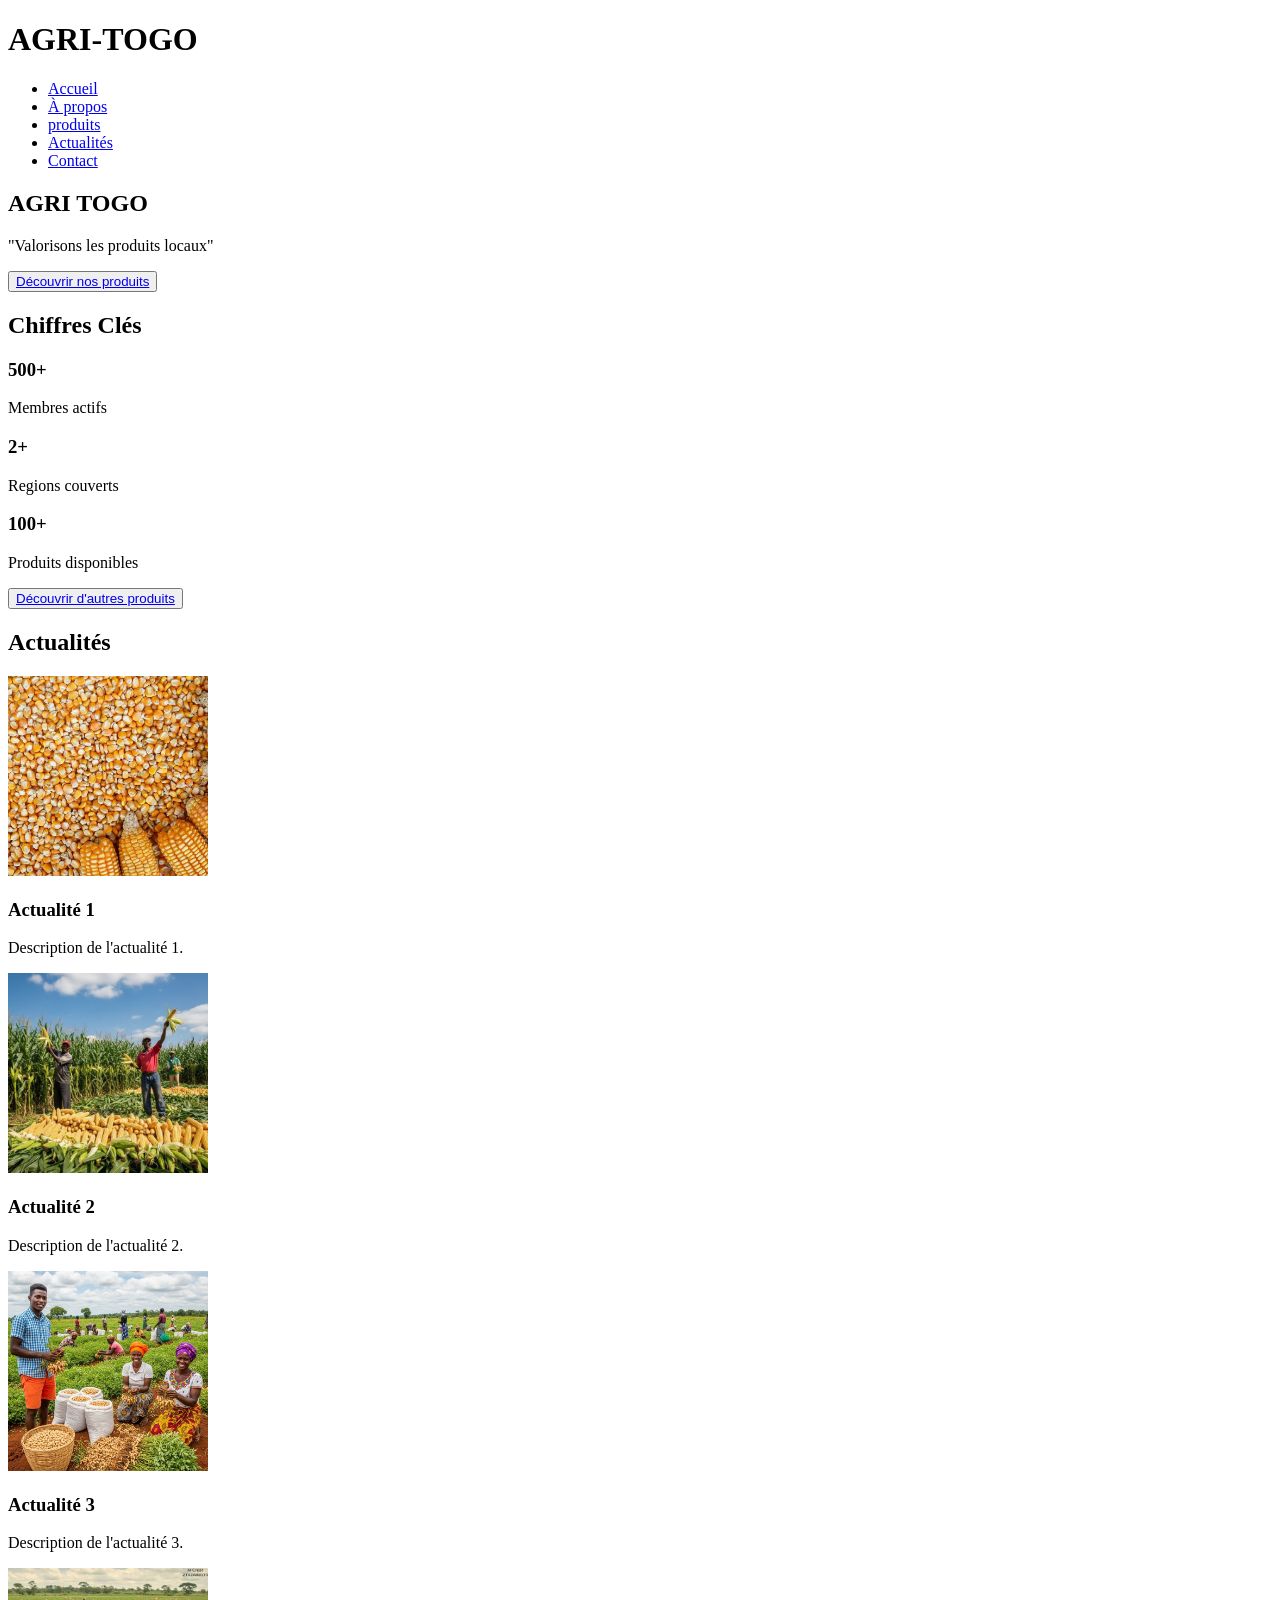
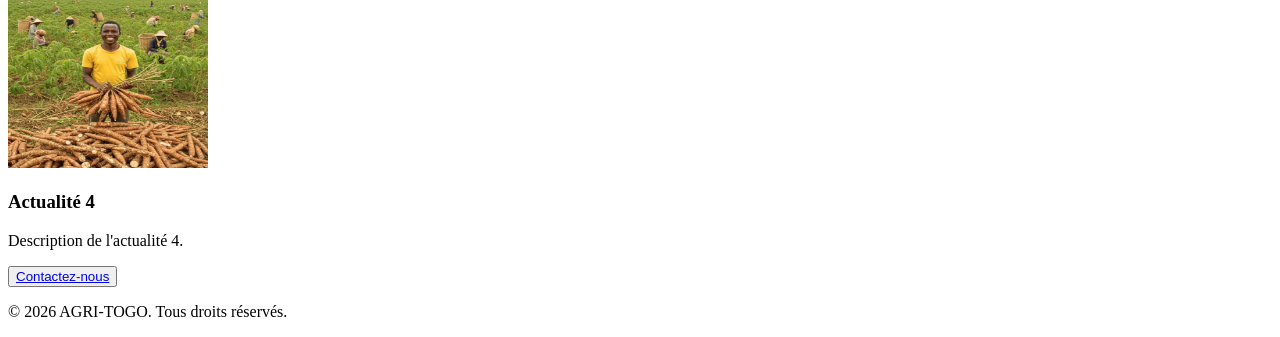
==== pages/index.html @ ad270346 "Mes modifications" ====
<!DOCTYPE html>
<html lang="fr">
<head>
    <meta charset="UTF-8">
    <meta name="viewport" content="width=device-width, initial-scale=1.0">
    <title>AGRI-TOGO</title>
</head>
<body>
    <header>
        <h1> AGRI-TOGO</h1>
        <nav>
            <ul>
                <li><a href="index.html">Accueil</a></li>
                <li><a href="about.html">À propos</a></li>
                <li><a href="produits.html">produits</a></li>
                <li><a href="Actualites.html">Actualités</a></li>
                <li><a href="contact.html">Contact</a></li>
            </ul>
        </nav>
    </header>
    <main>
        <section class="presentation">
            
            <div class="hero">
                <h1>AGRI TOGO</h1>
                <p>"Valorisons les produits locaux"</p>
                <button><a href="produits.html">Découvrir nos produits</a></button>
            </div>
            
        </section>
        <section class="chiffres-cles">
            <h2>Chiffres Clés</h2>
            <div id="uno">
                <h3>500+</h3>
                <p>Membres actifs</p>
            </div>

            <div id="do">
                <h3>2+</h3>
                <p>Regions couverts</p>
            </div>
               
            
            <div id="tree">
                <h3>100+</h3>
                <p>Produits disponibles</p>
            </div>
               
        </section>

       

        <button><a href="products.html">Découvrir d'autres produits</a></button>

        <section class="actualites">
            <h2>Actualités</h2>
            <div class="actualite1">
                <img src="../images/m1.jpg" alt="Actualité 1" width="200" height="200">
                <h3>Actualité 1</h3>
                <p>Description de l'actualité 1.</p>

            </div>

            <div class="actualite2">
                <img src="../images/m2.jpg" alt="Actualité 2" width="200" height="200">
                <h3>Actualité 2</h3>
                <p>Description de l'actualité 2.</p>

            </div>

            <div class="actualite3">
                <img src="../images/m3.jpg" alt="Actualité 3" width="200" height="200">
                <h3>Actualité 3</h3>
                <p>Description de l'actualité 3.</p>

            </div>

             <div class="actualite4">
                <img src="../images/ma1.jpg" alt="Actualité 4" width="200" height="200">
                <h3>Actualité 4</h3>
                <p>Description de l'actualité 4.</p>

            </div>
        </section>
        <button><a href="contact.html">Contactez-nous</a></button>
    </main>

    <footer>
      <p>&copy; 2026 AGRI-TOGO. Tous droits réservés.</p>
    </footer>
</body>
</html>
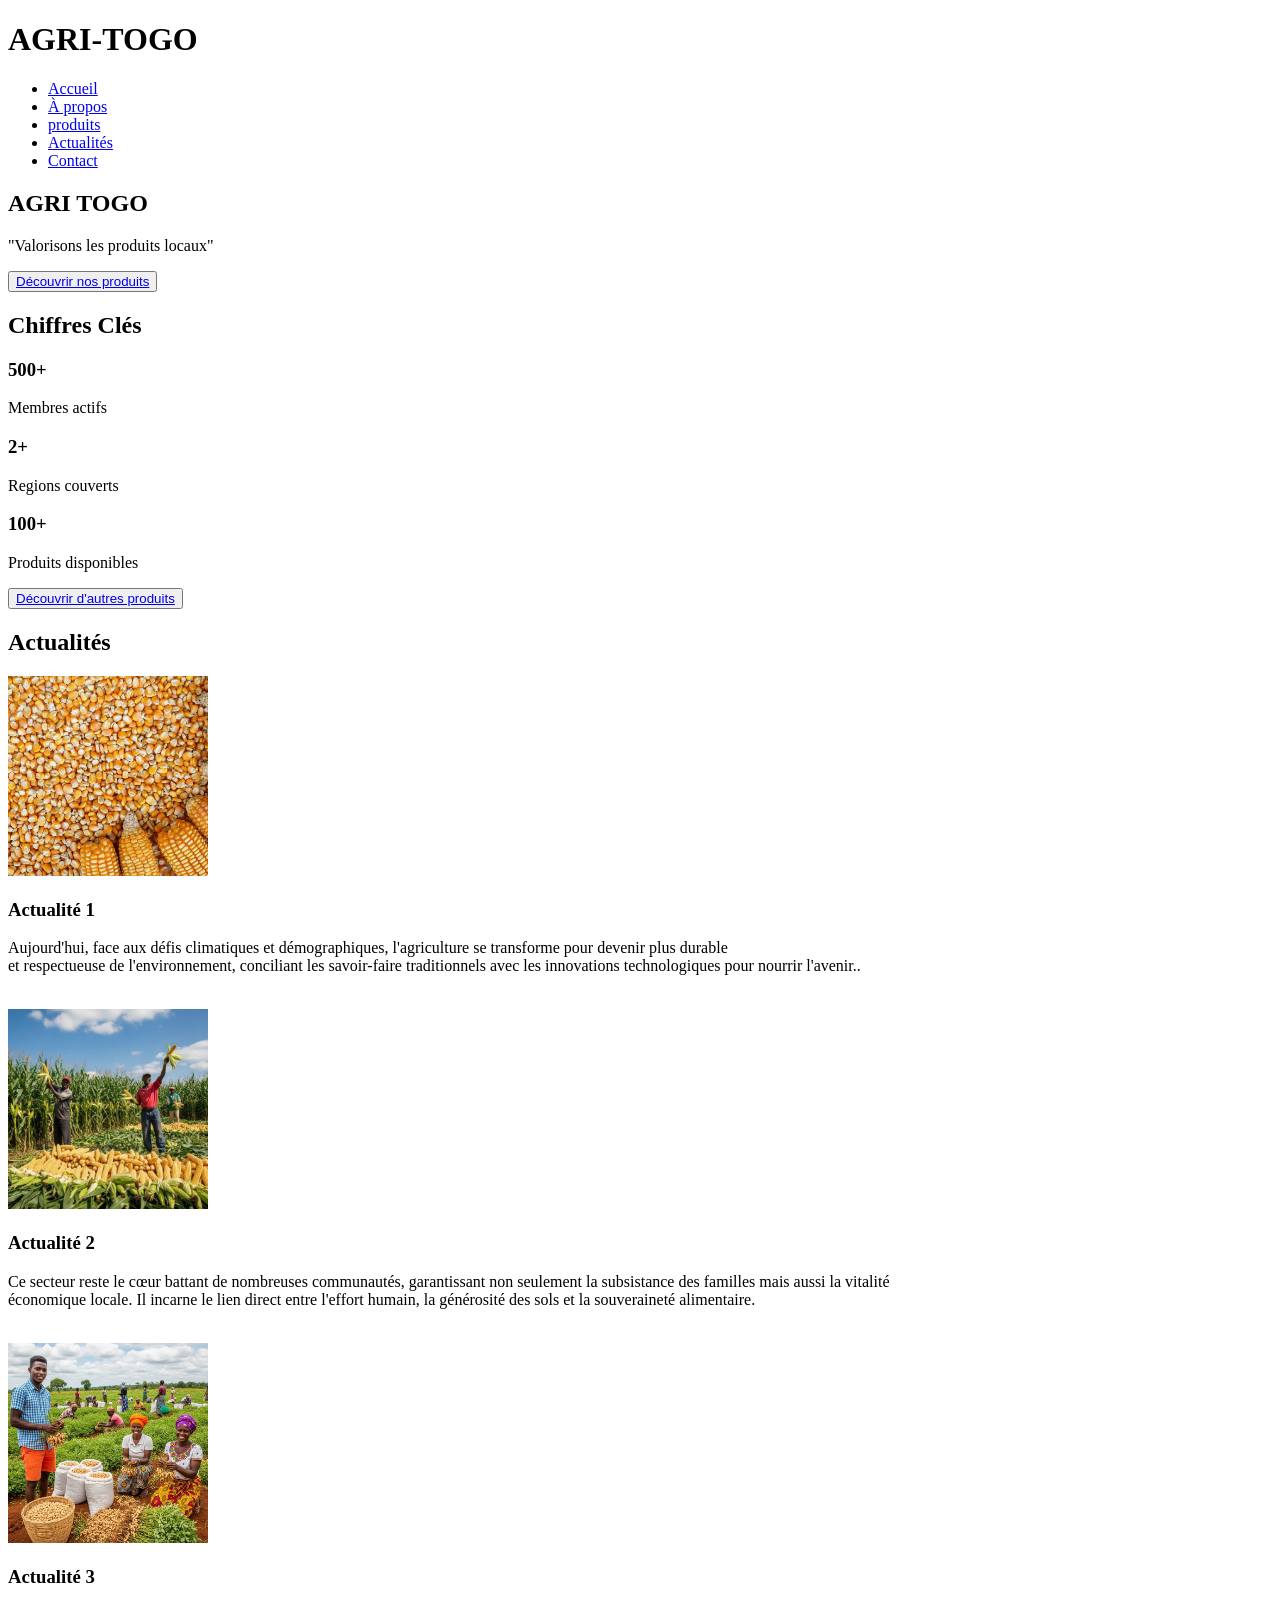
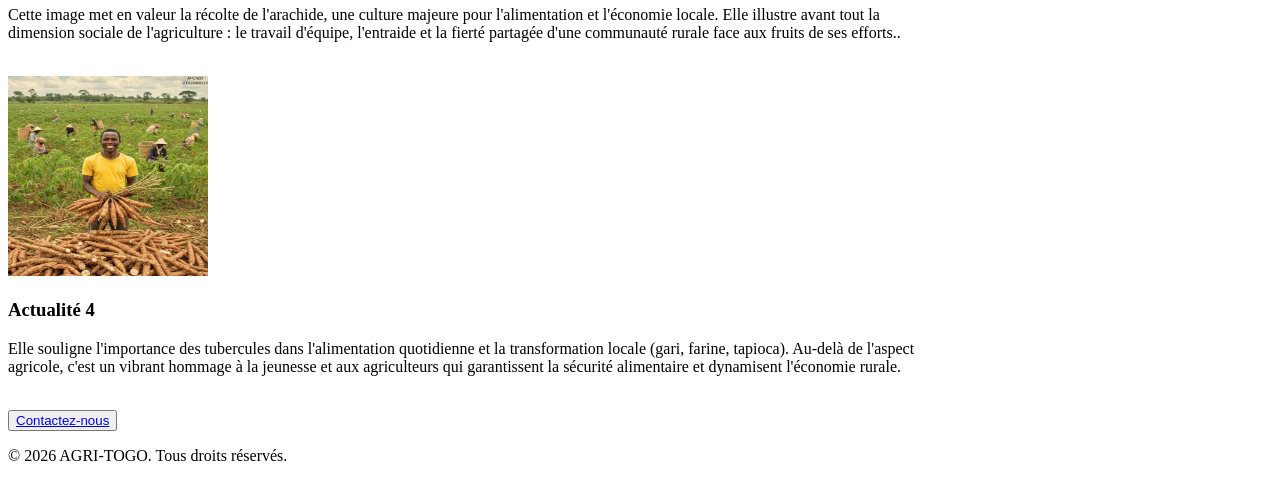
==== commit 7297e312: "commit2" ====
--- a/pages/index.html
+++ b/pages/index.html
@@ -57,28 +57,32 @@
             <div class="actualite1">
                 <img src="../images/m1.jpg" alt="Actualité 1" width="200" height="200">
                 <h3>Actualité 1</h3>
-                <p>Description de l'actualité 1.</p>
+                <p>Aujourd'hui, face aux défis climatiques et démographiques, l'agriculture se transforme pour devenir plus durable <br>
+                et respectueuse de l'environnement, conciliant les savoir-faire traditionnels avec les innovations technologiques pour nourrir l'avenir..</p><br>
 
             </div>
 
             <div class="actualite2">
                 <img src="../images/m2.jpg" alt="Actualité 2" width="200" height="200">
                 <h3>Actualité 2</h3>
-                <p>Description de l'actualité 2.</p>
+                <p>Ce secteur reste le cœur battant de nombreuses communautés, garantissant non seulement la subsistance des familles mais aussi la vitalité <br>
+                économique locale. Il incarne le lien direct entre l'effort humain, la générosité des sols et la souveraineté alimentaire.</p><br>
 
             </div>
 
             <div class="actualite3">
                 <img src="../images/m3.jpg" alt="Actualité 3" width="200" height="200">
                 <h3>Actualité 3</h3>
-                <p>Description de l'actualité 3.</p>
+                <p>Cette image met en valeur la récolte de l'arachide, une culture majeure pour l'alimentation et l'économie locale. Elle illustre avant tout la<br> 
+                dimension sociale de l'agriculture : le travail d'équipe, l'entraide et la fierté partagée d'une communauté rurale face aux fruits de ses efforts..</p><br>
 
             </div>
 
              <div class="actualite4">
                 <img src="../images/ma1.jpg" alt="Actualité 4" width="200" height="200">
                 <h3>Actualité 4</h3>
-                <p>Description de l'actualité 4.</p>
+                <p>Elle souligne l'importance des tubercules dans l'alimentation quotidienne et la transformation locale (gari, farine, tapioca). Au-delà de l'aspect <br>
+                agricole, c'est un vibrant hommage à la jeunesse et aux agriculteurs qui garantissent la sécurité alimentaire et dynamisent l'économie rurale.</p><br>
 
             </div>
         </section>
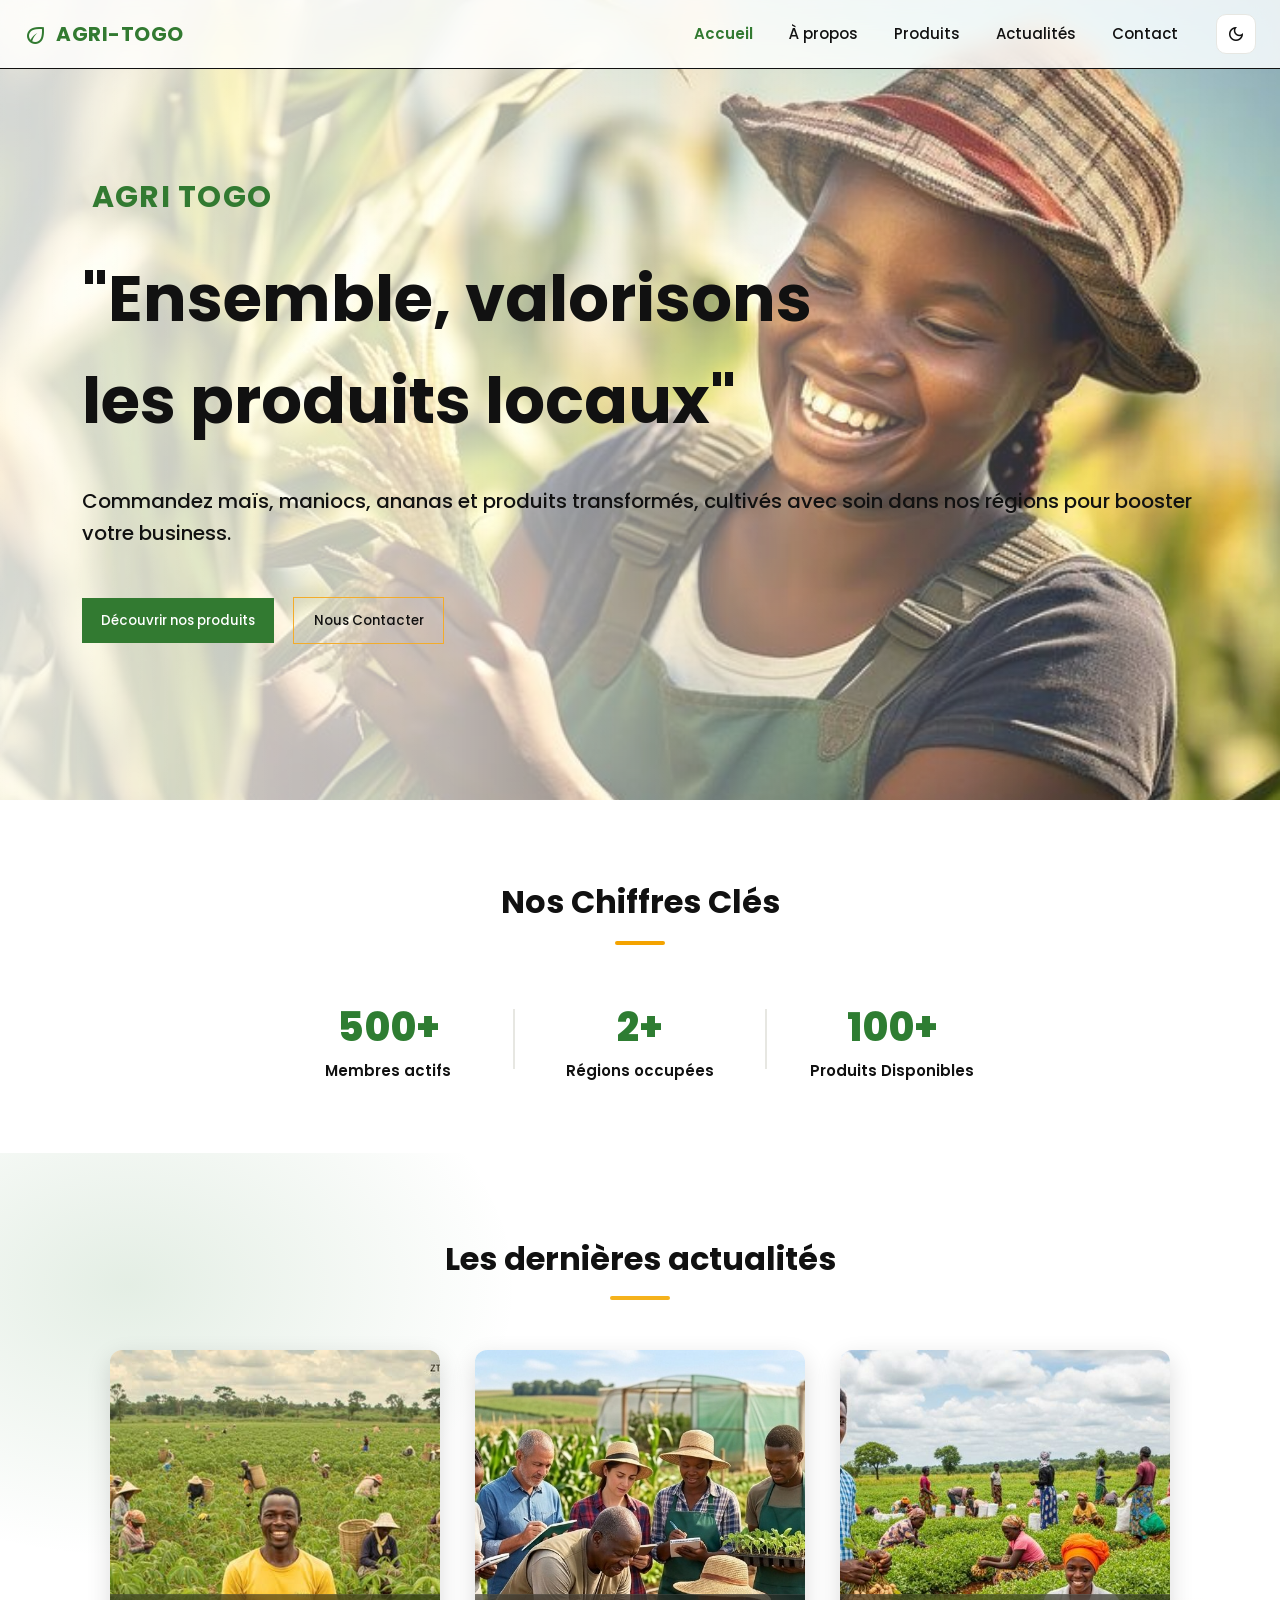
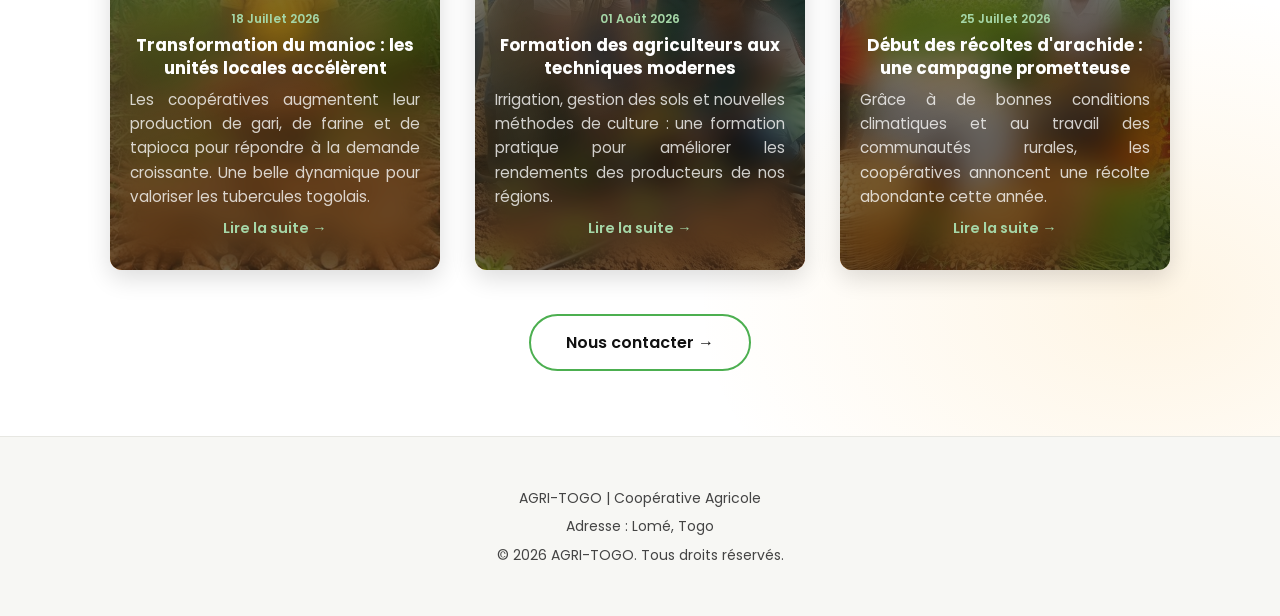
==== commit 95b3d8e6: "Ajout de quelques images et sections" ====
--- a/pages/index.html
+++ b/pages/index.html
@@ -3,93 +3,175 @@
 <head>
     <meta charset="UTF-8">
     <meta name="viewport" content="width=device-width, initial-scale=1.0">
+    <link rel="stylesheet" href="https://fonts.googleapis.com/css2?family=Material+Symbols+Outlined" /> 
+    <link rel="preconnect" href="https://fonts.gstatic.com" crossorigin>
+    <link href="https://fonts.googleapis.com/css2?family=Poppins:wght@300;400;500;600;700&display=swap" rel="stylesheet">
+    <link rel="stylesheet" href="../style/style.css">
+    <script defer src="../Javascript/nav.js"></script>
+    <script>document.documentElement.dataset.theme = localStorage.getItem("theme") || (matchMedia("(prefers-color-scheme: dark)").matches ? "dark" : "light");</script>
+    <script defer src="../Javascript/main.js"></script>
     <title>AGRI-TOGO</title>
 </head>
 <body>
+    <!-- ===================================== -->
+    <!-- EN-TÊTE : BARRE DE NAVIGATION -->
+    <!-- ===================================== -->
     <header>
-        <h1> AGRI-TOGO</h1>
-        <nav>
+        <nav class="nav-bar">
+            <!-- Marque du site -->
+            <span class="nav-brand"><span class="material-symbols-outlined" aria-hidden="true">eco</span>AGRI-TOGO</span>
+            <!-- Case invisible qui pilote l'ouverture du menu mobile -->
+            <input type="checkbox" id="nav-toggle" class="nav-toggle-input">
+            <!-- Bouton hamburger (visible en mobile) -->
+            <label for="nav-toggle" class="nav-toggle-label" aria-label="Ouvrir le menu">
+                <span class="material-symbols-outlined">menu</span>
+            </label>
+            <!-- Liens de navigation -->
             <ul>
-                <li><a href="index.html">Accueil</a></li>
+                <li><a href="index.html" class="active" aria-current="page">Accueil</a></li>
                 <li><a href="about.html">À propos</a></li>
-                <li><a href="produits.html">produits</a></li>
-                <li><a href="Actualites.html">Actualités</a></li>
+                <li><a href="products.html">Produits</a></li>
+                <li><a href="blogs.html">Actualités</a></li>
                 <li><a href="contact.html">Contact</a></li>
             </ul>
+            <!-- Bascule clair/sombre -->
+            <button type="button" class="theme-toggle" aria-label="Passer en mode sombre">
+                <span class="material-symbols-outlined" aria-hidden="true">dark_mode</span>
+            </button>
         </nav>
     </header>
+    <!-- ===================================== -->
+    <!-- CONTENU PRINCIPAL -->
+    <!-- ===================================== -->
     <main>
+
+        <!-- ===== SECTION HÉRO ===== -->
         <section class="presentation">
-            
+            <!-- Diaporama du fond : animation1 et animation2 défilent en fondu au-dessus de hero.jpg -->
+            <div class="hero-slide slide-1" aria-hidden="true"></div>
+            <div class="hero-slide slide-2" aria-hidden="true"></div>
+            <!-- Voile sombre pour la lisibilité du texte sur la photo -->
+            <div class ="overlay"></div>
             <div class="hero">
-                <h1>AGRI TOGO</h1>
-                <p>"Valorisons les produits locaux"</p>
-                <button><a href="produits.html">Découvrir nos produits</a></button>
+                <!-- Titre et accroche -->
+
+                
+                <p class="hero-eyebrow">AGRI TOGO</p>
+                <h1>"Ensemble, valorisons<br> les produits locaux"</h1>
+                <p>Commandez maïs, maniocs, ananas et produits transformés, cultivés avec soin dans nos régions pour booster votre business.</p>
+                <!-- Boutons d'action -->
+                <button id="cta-1"><a href="products.html">Découvrir nos produits</a></button>
+                <button id="cta-2"><a href="contact.html">Nous Contacter</a></button>
+
+                
             </div>
             
         </section>
-        <section class="chiffres-cles">
-            <h2>Chiffres Clés</h2>
-            <div id="uno">
-                <h3>500+</h3>
-                <p>Membres actifs</p>
+        
+        <!-- ===== CHIFFRES CLÉS ===== -->
+        <section class="stats">
+
+            <div class="title-box">
+                <h2>
+                    Nos <span>Chiffres Clés</span>
+                </h2>
+
+                <div class="line"></div>
             </div>
 
-            <div id="do">
-                <h3>2+</h3>
-                <p>Regions couverts</p>
-            </div>
-               
-            
-            <div id="tree">
-                <h3>100+</h3>
-                <p>Produits disponibles</p>
-            </div>
-               
-        </section>
+            <div class="stats-container">
 
-       
+                <div class="stat">
+                    <h3>500+</h3>
+                    <p>Membres actifs</p>
+                </div>
 
-        <button><a href="products.html">Découvrir d'autres produits</a></button>
+                <div class="separator"></div>
 
-        <section class="actualites">
-            <h2>Actualités</h2>
-            <div class="actualite1">
-                <img src="../images/m1.jpg" alt="Actualité 1" width="200" height="200">
-                <h3>Actualité 1</h3>
-                <p>Aujourd'hui, face aux défis climatiques et démographiques, l'agriculture se transforme pour devenir plus durable <br>
-                et respectueuse de l'environnement, conciliant les savoir-faire traditionnels avec les innovations technologiques pour nourrir l'avenir..</p><br>
+                <div class="stat">
+                    <h3>2+</h3>
+                    <p>Régions occupées</p>
+                </div>
+
+                <div class="separator"></div>
+
+                <div class="stat">
+                    <h3>100+</h3>
+                    <p>Produits Disponibles</p>
+                </div>
 
             </div>
 
-            <div class="actualite2">
-                <img src="../images/m2.jpg" alt="Actualité 2" width="200" height="200">
-                <h3>Actualité 2</h3>
-                <p>Ce secteur reste le cœur battant de nombreuses communautés, garantissant non seulement la subsistance des familles mais aussi la vitalité <br>
-                économique locale. Il incarne le lien direct entre l'effort humain, la générosité des sols et la souveraineté alimentaire.</p><br>
+        </section>
 
+        <!-- ===== DERNIÈRES ACTUALITÉS ===== -->
+        <section class="actualites">
+
+    <div class="titre">
+        <h2>Les dernières actualités</h2>
+        <div class="ligne"></div>
+    </div>
+
+    <!-- Grille des cartes d'actualités (chaque carte renvoie à l'article du blog) -->
+    <div class="actualites-container">
+
+        <a class="actualite" href="blogs.html#transformation-manioc" aria-label="Transformation du manioc : les unités locales accélèrent">
+            <img src="../images/ma1.jpg" alt="Transformation du manioc">
+            <div class="actualite-content">
+                <span class="date"> 18 Juillet 2026</span>
+                <h3>Transformation du manioc : les unités locales accélèrent</h3>
+                <p>
+                    Les coopératives augmentent leur production de gari, de farine et
+                    de tapioca pour répondre à la demande croissante. Une belle
+                    dynamique pour valoriser les tubercules togolais.
+                </p>
+                <span class="read-more">Lire la suite →</span>
             </div>
+        </a>
 
-            <div class="actualite3">
-                <img src="../images/m3.jpg" alt="Actualité 3" width="200" height="200">
-                <h3>Actualité 3</h3>
-                <p>Cette image met en valeur la récolte de l'arachide, une culture majeure pour l'alimentation et l'économie locale. Elle illustre avant tout la<br> 
-                dimension sociale de l'agriculture : le travail d'équipe, l'entraide et la fierté partagée d'une communauté rurale face aux fruits de ses efforts..</p><br>
+        <a class="actualite" href="blogs.html#formation-agriculteurs" aria-label="Formation des agriculteurs aux techniques modernes">
+            <img src="../images/agriculteurs.jpeg" alt="Formation des agriculteurs">
+            <div class="actualite-content">
+                <span class="date"> 01 Août 2026</span>
+                <h3>Formation des agriculteurs aux techniques modernes</h3>
+                <p>
+                    Irrigation, gestion des sols et nouvelles méthodes de culture :
+                    une formation pratique pour améliorer les rendements des
+                    producteurs de nos régions.
+                </p>
+                <span class="read-more">Lire la suite →</span>
+            </div>
+        </a>
 
+        <a class="actualite" href="blogs.html#recoltes-arachide" aria-label="Début des récoltes d'arachide : une campagne prometteuse">
+            <img src="../images/m3.jpg" alt="Début des récoltes d'arachide">
+            <div class="actualite-content">
+                <span class="date"> 25 Juillet 2026</span>
+                <h3>Début des récoltes d'arachide : une campagne prometteuse</h3>
+                <p>
+                    Grâce à de bonnes conditions climatiques et au travail des
+                    communautés rurales, les coopératives annoncent une récolte
+                    abondante cette année.
+                </p>
+                <span class="read-more">Lire la suite →</span>
             </div>
+        </a>
 
-             <div class="actualite4">
-                <img src="../images/ma1.jpg" alt="Actualité 4" width="200" height="200">
-                <h3>Actualité 4</h3>
-                <p>Elle souligne l'importance des tubercules dans l'alimentation quotidienne et la transformation locale (gari, farine, tapioca). Au-delà de l'aspect <br>
-                agricole, c'est un vibrant hommage à la jeunesse et aux agriculteurs qui garantissent la sécurité alimentaire et dynamisent l'économie rurale.</p><br>
+    </div>
 
-            </div>
-        </section>
-        <button><a href="contact.html">Contactez-nous</a></button>
+    <div class="btn">
+        <a href="contact.html">Nous contacter →</a>
+    </div>
+
+</section>
     </main>
 
+    <!-- ===================================== -->
+    <!-- PIED DE PAGE -->
+    <!-- ===================================== -->
     <footer>
+      <p>AGRI-TOGO | Coopérative Agricole</p>
+      <p>Adresse : Lomé, Togo</p>
       <p>&copy; 2026 AGRI-TOGO. Tous droits réservés.</p>
     </footer>
 </body>
--- a/style/style.css
+++ b/style/style.css
@@ -0,0 +1,845 @@
+/* =========================================
+   AGRI-TOGO — Feuille de style globale
+   Thème clair/sombre, navigation, héros,
+   statistiques, actualités, footer, reveal
+========================================= */
+
+/* Police Poppins chargée depuis Google Fonts */
+@import url('https://fonts.googleapis.com/css2?family=Poppins:wght@300;400;500;600;700&display=swap');
+
+/* Réinitialisation des marges et du modèle de boîte */
+* {
+    margin: 0;
+    padding: 0;
+    box-sizing: border-box;
+    font-family: 'Poppins', sans-serif;
+}
+
+/* =========================================
+   VARIABLES DE THÈME (CLAIR / SOMBRE)
+========================================= */
+
+/* Thème clair par défaut */
+:root {
+    --bg: #ffffff;
+    --bg-soft: #f7f7f4;
+    --surface: #ffffff;
+    --surface-hover: #f0f6f0;
+    --text: #111111;
+    --text-soft: #444444;
+    --border: #e7e7e2;
+    --header-border: #111111;
+    --shadow: rgba(0, 0, 0, 0.14);
+    /* Verre transparent noirci (panneaux de description) */
+    --glass-bg:
+        linear-gradient(160deg, rgba(255,255,255,.09), rgba(255,255,255,0) 45%),
+        rgba(13,18,15,.55);
+    --glass-border: rgba(255,255,255,.12);
+    color-scheme: light;
+}
+
+/* Thème sombre : activé via data-theme="dark" sur <html> (main.js) */
+[data-theme="dark"] {
+    --bg: #101512;
+    --bg-soft: #1a201c;
+    --surface: #1d241f;
+    --surface-hover: #26312b;
+    --text: #e9eeea;
+    --text-soft: #a7b1aa;
+    --border: #2a332d;
+    --header-border: #2a332d;
+    --shadow: rgba(0, 0, 0, 0.55);
+    color-scheme: dark;
+}
+
+/* Base du document : couleurs du thème + transition douce au changement */
+body {
+    background: var(--bg);
+    color: var(--text);
+    line-height: 1.6;
+    overflow-x: hidden;
+    transition: background-color 0.3s ease, color 0.3s ease;
+}
+
+/* En-tête fixe en haut de la fenêtre (au-dessus de tout le contenu) */
+/* Échelle z-index : header 1000, panneau menu mobile 999 */
+header {
+    position: fixed;
+    top: 0;
+    left: 0;
+    right: 0;
+    z-index: 1000;
+    padding: 8px 24px;
+    background: var(--bg);
+    border-bottom: 1px solid var(--header-border);
+    transition: background-color 0.3s ease;
+}
+
+/* Verre dépoli sur l'en-tête : translucide + flou, repli opaque si non supporté */
+@supports ((backdrop-filter: blur(12px)) or (-webkit-backdrop-filter: blur(12px))) {
+    header {
+        background: rgba(255, 255, 255, 0.82);
+        -webkit-backdrop-filter: blur(12px) saturate(160%);
+        backdrop-filter: blur(12px) saturate(160%);
+    }
+
+    [data-theme="dark"] header {
+        background: rgba(16, 21, 18, 0.82);
+    }
+}
+
+@media (prefers-reduced-transparency: reduce) {
+    header {
+        background: var(--bg);
+        -webkit-backdrop-filter: none;
+        backdrop-filter: none;
+    }
+}
+
+/* =========================================
+   NAVIGATION
+========================================= */
+
+/* Barre de navigation : marque à gauche, liens puis bouton thème à droite */
+.nav-bar {
+    display: flex;
+    align-items: center;
+    gap: 24px;
+    max-width: 1400px;
+    margin: 0 auto;
+    padding: 6px 0;
+    position: relative;
+}
+
+/* Marque du site (icône feuille + nom) */
+.nav-brand {
+    display: flex;
+    align-items: center;
+    gap: 8px;
+    color: #327A31;
+    font-size: 20px;
+    font-weight: 700;
+    letter-spacing: 0.5px;
+    white-space: nowrap;
+}
+
+.nav-brand .material-symbols-outlined {
+    font-size: 24px;
+}
+
+/* Liste des liens : poussée à droite de la barre */
+.nav-bar ul {
+    display: flex;
+    align-items: center;
+    gap: 8px;
+    list-style: none;
+    padding: 0;
+    margin: 0;
+    margin-left: auto;
+}
+
+/* Liens de navigation : pastille au survol, lien actif en vert */
+.nav-bar ul li a {
+    display: inline-block;
+    padding: 8px 14px;
+    border-radius: 10px;
+    color: inherit;
+    font-size: 15px;
+    font-weight: 500;
+    text-decoration: none;
+    background: none;
+    border: none;
+    transition: color 0.25s ease, background-color 0.25s ease;
+}
+
+.nav-bar ul li a:hover {
+    color: #327A31;
+    background: var(--surface-hover);
+}
+
+.nav-bar ul li a:focus-visible {
+    outline: 2px solid #327A31;
+    outline-offset: 2px;
+}
+
+/* Lien de la page courante : vert + gras, sans soulignement */
+.nav-bar ul li a.active {
+    color: #327A31;
+    font-weight: 600;
+}
+
+/* Toggle du menu mobile (caché sur desktop) */
+.nav-toggle-input {
+    position: absolute;
+    width: 1px;
+    height: 1px;
+    opacity: 0;
+    pointer-events: none;
+}
+
+.nav-toggle-label {
+    display: none;
+}
+
+.nav-toggle-input:focus-visible + .nav-toggle-label {
+    outline: 2px solid #327A31;
+    outline-offset: 2px;
+}
+
+/* Fallback :focus pour les navigateurs sans :focus-visible (Safari < 15.4) */
+@supports not selector(:focus-visible) {
+    .nav-toggle-input:focus + .nav-toggle-label,
+    .nav-bar ul li a:focus,
+    .theme-toggle:focus {
+        outline: 2px solid #327A31;
+        outline-offset: 2px;
+    }
+}
+
+/* Bascule clair/sombre */
+.theme-toggle {
+    display: flex;
+    align-items: center;
+    justify-content: center;
+    width: 40px;
+    height: 40px;
+    flex-shrink: 0;
+    background: var(--surface);
+    border: 1px solid var(--border);
+    border-radius: 10px;
+    color: var(--text);
+    cursor: pointer;
+    padding: 0;
+    transition: background-color 0.25s ease, color 0.25s ease, transform 0.2s ease;
+}
+
+.theme-toggle:hover {
+    background: var(--surface-hover);
+    transform: translateY(-2px);
+    box-shadow: none;
+}
+
+/* L'icône pivote légèrement au survol */
+.theme-toggle .material-symbols-outlined {
+    font-size: 20px;
+    transition: transform 0.3s ease;
+}
+
+.theme-toggle:hover .material-symbols-outlined {
+    transform: rotate(20deg);
+}
+
+/* =========================================
+   HERO (ACCUEIL)
+========================================= */
+
+.presentation {
+    position: relative;
+    background-image: url(../images/hero.jpg);
+    background-size: cover;
+    background-position: center;
+    background-repeat: no-repeat;
+    flex-direction: column;
+    justify-content: center;
+    align-items: center;
+    max-width: 100%;
+    padding: 80px 32px;
+    height: 800px;
+}
+
+.hero {
+    padding: 90px 50px;
+    position: relative;
+    z-index: 2;
+}
+
+/* Voile dégradé (blanc en clair, sombre en nuit) pour la lisibilité du texte */
+.overlay {
+    position: absolute;
+    inset: 0;
+    background: linear-gradient(
+        to right,
+        rgba(255,255,255,.82) 0%,
+        rgba(255,255,255,.68) 35%,
+        rgba(255,255,255,.25) 70%,
+        rgba(255,255,255,.05) 100%
+    );
+    z-index: 1;
+}
+
+[data-theme="dark"] .overlay {
+    background: linear-gradient(
+        to right,
+        rgba(10,14,11,.9) 0%,
+        rgba(10,14,11,.7) 40%,
+        rgba(10,14,11,.3) 75%,
+        rgba(10,14,11,.05) 100%
+    );
+}
+
+/* =========================================
+   DIAPORAMA DU HÉRO (ACCUEIL)
+   hero.jpg reste la base ; animation1.jpg et animation2.jpg
+   se croisent en fondu au-dessus, en boucle de 18 s
+========================================= */
+
+.hero-slide {
+    position: absolute;
+    inset: 0;
+    z-index: 0;
+    background-size: cover;
+    background-position: center;
+    background-repeat: no-repeat;
+    opacity: 0;
+    will-change: opacity;
+}
+
+.hero-slide.slide-1 {
+    background-image: url(../images/animation1.jpg);
+    animation: hero-fade-1 18s infinite;
+}
+
+.hero-slide.slide-2 {
+    background-image: url(../images/animation2.jpg);
+    animation: hero-fade-2 18s infinite;
+}
+
+/* Boucle de 18 s : chaque image occupe 6 s (fondu entrant 1 s,
+   affichage ~4 s, fondu sortant 1 s). Sur le créneau restant
+   (12-18 s), l'image de base hero.jpg reste visible. */
+@keyframes hero-fade-1 {
+    0%    { opacity: 0; }
+    5.6%  { opacity: 1; }
+    27.8% { opacity: 1; }
+    33.3% { opacity: 0; }
+    100%  { opacity: 0; }
+}
+
+@keyframes hero-fade-2 {
+    0%    { opacity: 0; }
+    33.3% { opacity: 0; }
+    38.9% { opacity: 1; }
+    61.1% { opacity: 1; }
+    66.7% { opacity: 0; }
+    100%  { opacity: 0; }
+}
+
+/* Mouvement réduit : fond fixe (hero.jpg) sans diaporama */
+@media (prefers-reduced-motion: reduce) {
+    .hero-slide {
+        animation: none;
+        opacity: 0;
+    }
+}
+
+.presentation .hero h1 {
+    font-size: 64px;
+    margin-bottom: 32px;
+}
+
+/* Étiquette du héro : texte vert en gras, fond blanc uniquement en mode sombre */
+/* Spécificité renforcée : ne pas se laisser écraser par .hero p */
+.hero .hero-eyebrow {
+    display: flex;
+    align-items: center;
+    justify-content: center;
+    width: 200px;
+    height: 54px;
+    margin-bottom: 24px;
+    border-radius: 12px;
+    color: #327A31;
+    font-size: 30px;
+    font-weight: 700;
+    text-transform: uppercase;
+    letter-spacing: 1.28px;
+}
+
+[data-theme="dark"] .hero .hero-eyebrow {
+    background-color: #ffffff;
+}
+
+
+
+
+.hero p {
+    font-size: 20px;
+    margin-bottom: 48px;
+    font-weight: 500;
+}
+
+button {
+    background-color: transparent;
+    padding: 12.8px 19.2px;
+    cursor: pointer;
+    transition: transform 0.2s ease, box-shadow 0.2s ease;
+}
+
+button#cta-1 {
+    background-color: #327A31;
+    border: none;
+    margin-right: 15px;
+}
+
+/* Texte blanc sur le CTA vert : contraste AA */
+button#cta-1 a {
+    color: #fff;
+}
+
+button#cta-2 {
+    border: 1px solid #F3AC2A;
+}
+
+button#cta-2:hover {
+    background-color: #f4a300;
+    transition: 0.5s;
+}
+
+button:hover {
+    transform: translateY(-2px);
+    box-shadow: 0 6px 12px rgba(0, 0, 0, 0.08);
+}
+
+button a {
+    color: var(--text);
+    text-decoration: none;
+    font-weight: 500;
+}
+
+/* =========================================
+   STATISTIQUES (ACCUEIL)
+========================================= */
+
+.stats {
+    padding: 70px 20px;
+    text-align: center;
+}
+
+.title-box {
+    margin-bottom: 50px;
+}
+
+.title-box h2 {
+    display: inline-block;
+    padding: 6px 15px;
+    font-size: 2rem;
+    font-weight: 700;
+    position: relative;
+}
+
+.line {
+    width: 50px;
+    height: 4px;
+    background: #f4a300;
+    margin: 8px auto 0;
+    border-radius: 10px;
+}
+
+.stats-container {
+    display: flex;
+    justify-content: center;
+    align-items: center;
+    gap: 35px;
+    flex-wrap: wrap;
+}
+
+.stat {
+    min-width: 180px;
+}
+
+/* Valeur de la statistique (chiffre animé par main.js) */
+.stat h3 {
+    color: #2e7d32;
+    font-size: 2.5rem;
+    font-weight: 800;
+}
+
+.stat p {
+    font-size: 15px;
+    font-weight: 600;
+    color: var(--text);
+}
+
+.separator {
+    width: 2px;
+    height: 60px;
+    background: var(--border);
+}
+
+/* =========================================
+   ACTUALITÉS (ACCUEIL)
+========================================= */
+
+/* Section actualités : dégradés décoratifs pour donner de la matière au flou du verre */
+.actualites {
+    padding: 80px 8%;
+    text-align: center;
+    background:
+        radial-gradient(600px 420px at 10% 15%, rgba(46,125,50,.13), transparent 65%),
+        radial-gradient(700px 480px at 90% 85%, rgba(249,178,51,.13), transparent 65%);
+}
+
+.titre h2 {
+    font-size: 2rem;
+    font-weight: 700;
+}
+
+.ligne {
+    width: 60px;
+    height: 4px;
+    background: #f5b21c;
+    margin: 12px auto 50px;
+    border-radius: 20px;
+}
+
+.actualites-container {
+    display: flex;
+    justify-content: center;
+    gap: 35px;
+    flex-wrap: wrap;
+}
+
+/* Carte d'actualité entièrement cliquable (lien vers l'article du blog) */
+.actualite {
+    position: relative;
+    display: block;
+    width: 330px;
+    background: transparent;
+    border-radius: 12px;
+    overflow: hidden;
+    box-shadow: 0 8px 25px var(--shadow);
+    transition: .4s;
+    text-decoration: none;
+    color: inherit;
+}
+
+.actualite:hover {
+    transform: translateY(-10px);
+    box-shadow: 0 16px 35px var(--shadow);
+}
+
+.actualite img {
+    width: 100%;
+    height: 520px;
+    object-fit: cover;
+    display: block;
+}
+
+.actualite-content {
+    position: absolute;
+    left: 0;
+    right: 0;
+    bottom: 0;
+    padding: 14px 20px;
+    /* Verre transparent noirci : bande pleine largeur sur l'image */
+    background: rgba(13,18,15,.9); /* fallback sans var() */
+    background: var(--glass-bg);
+    -webkit-backdrop-filter: blur(16px) saturate(150%);
+    backdrop-filter: blur(16px) saturate(150%);
+    border-top: 1px solid var(--glass-border);
+    color: #fff;
+}
+
+.actualite .date {
+    display: block;
+    color: #A5D6A7;
+    font-size: 12px;
+    font-weight: 600;
+    margin: 0 0 6px;
+}
+
+.actualite h3 {
+    margin: 0 0 8px;
+    font-size: 1.05rem;
+    line-height: 1.35;
+    color: #fff;
+}
+
+.actualite p {
+    padding: 0 0 6px;
+    line-height: 1.6;
+    text-align: justify;
+    font-size: .95rem;
+    color: rgba(255,255,255,.78);
+}
+
+.read-more {
+    display: inline-block;
+    color: #A5D6A7;
+    font-weight: 600;
+    padding-bottom: 16px;
+    font-size: .9rem;
+    transition: transform .3s ease;
+}
+
+.actualite:hover .read-more {
+    transform: translateX(4px);
+}
+
+.btn {
+    margin-top: 60px;
+}
+
+.btn a {
+    align-items: center;
+    gap: 15px;
+    padding: 15px 35px;
+    border: 2px solid #4CAF50;
+    border-radius: 50px;
+    text-decoration: none;
+    color: var(--text);
+    font-weight: 600;
+    transition: .3s;
+}
+
+.btn a:hover {
+    background: #4CAF50;
+    color: white;
+}
+
+/* =========================================
+   FOOTER
+========================================= */
+
+footer {
+    text-align: center;
+    padding: 44px 20px;
+    background: var(--bg-soft);
+    border-top: 1px solid var(--border);
+}
+
+footer p {
+    margin: 6px 0;
+    font-size: 14px;
+    color: var(--text-soft);
+}
+
+/* =========================================
+   RESPONSIVE — STYLES PARTAGÉS
+========================================= */
+
+/* ---- Tablette (≤ 992px) ---- */
+@media (max-width: 992px) {
+    .nav-bar ul {
+        gap: 6px;
+    }
+
+    .presentation .hero h1 {
+        font-size: 48px;
+    }
+
+    .presentation {
+        height: auto;
+        min-height: 720px;
+    }
+}
+
+/* ---- Mobile (≤ 768px) ---- */
+@media (max-width: 768px) {
+    /* En-tête resserré sur mobile */
+    header {
+        padding: 8px 16px;
+    }
+
+    /* Menu hamburger */
+    .nav-toggle-label {
+        display: flex;
+        align-items: center;
+        justify-content: center;
+        width: 44px;
+        height: 44px;
+        margin-left: auto;
+        color: var(--text);
+        cursor: pointer;
+        border-radius: 10px;
+        user-select: none;
+    }
+
+    .nav-toggle-label:hover {
+        background: var(--surface-hover);
+    }
+
+    .nav-toggle-label .material-symbols-outlined {
+        font-size: 28px;
+    }
+
+    /* Panneau déroulant du menu mobile */
+    .nav-bar ul {
+        display: none;
+        position: absolute;
+        top: calc(100% + 10px);
+        left: 0;
+        right: 0;
+        flex-direction: column;
+        align-items: stretch;
+        gap: 4px;
+        background: var(--surface);
+        border: 1px solid var(--border);
+        border-radius: 16px;
+        box-shadow: 0 20px 48px var(--shadow);
+        padding: 8px;
+        z-index: 999;
+    }
+
+    .nav-toggle-input:checked ~ ul {
+        display: flex;
+        animation: nav-menu-in 0.28s cubic-bezier(0.16, 1, 0.3, 1);
+    }
+
+    @keyframes nav-menu-in {
+        from {
+            opacity: 0;
+            transform: translateY(-6px);
+        }
+        to {
+            opacity: 1;
+            transform: none;
+        }
+    }
+
+    .nav-bar ul li a {
+        display: block;
+        padding: 13px 16px;
+        border-radius: 10px;
+    }
+
+    .nav-bar ul li a:hover {
+        background: var(--surface-hover);
+        color: #327A31;
+    }
+
+    /* Hero */
+    .presentation {
+        height: auto;
+        min-height: 92vh;
+        padding: 120px 22px 70px;
+    }
+
+    .hero {
+        padding: 20px 4px;
+    }
+
+    .presentation .hero h1 {
+        font-size: 34px;
+        margin-bottom: 24px;
+    }
+
+    .hero .hero-eyebrow {
+        width: 200px;
+        height: 54px;
+        font-size: 30px;
+        margin-bottom: 20px;
+    }
+
+    .hero p {
+        font-size: 18px;
+        margin-bottom: 36px;
+    }
+
+    button#cta-1,
+    button#cta-2 {
+        display: block;
+        width: 100%;
+        max-width: 320px;
+        margin: 12px auto;
+        padding: 15px 20px;
+        font-size: 15px;
+    }
+
+    /* Statistiques */
+    .stats {
+        padding: 60px 16px;
+    }
+
+    .stats-container {
+        gap: 28px;
+    }
+
+    .separator {
+        display: none;
+    }
+
+    .stat h3 {
+        font-size: 2.1rem;
+    }
+
+    .stat p {
+        font-size: 14px;
+    }
+
+    /* Actualités */
+    .actualites {
+        padding: 60px 6%;
+    }
+
+    .titre h2 {
+        font-size: 1.6rem;
+    }
+
+    .actualite {
+        width: 100%;
+        max-width: 360px;
+    }
+
+    .btn a {
+        padding: 13px 28px;
+    }
+}
+
+/* ---- Très petits écrans (≤ 420px) ---- */
+@media (max-width: 420px) {
+    .presentation .hero h1 {
+        font-size: 30px;
+    }
+
+    .title-box h2 {
+        font-size: 1.6rem;
+    }
+}
+
+/* =========================================
+   SCROLL REVEAL
+========================================= */
+
+/* Élément masqué par défaut, révélé par JS (IntersectionObserver) à l'entrée dans l'écran */
+.reveal {
+    opacity: 0;
+    transition: opacity 0.7s cubic-bezier(.4,0,.2,1), transform 0.7s cubic-bezier(.4,0,.2,1);
+    transition-delay: var(--delay, 0ms);
+}
+
+/* Directions d'entrée : haut, gauche, droite, zoom */
+.reveal-up     { transform: translateY(30px); }
+.reveal-left   { transform: translateX(-40px); }
+.reveal-right  { transform: translateX(40px); }
+.reveal-scale  { transform: scale(0.85); }
+
+/* État visible (classe ajoutée par le JS) */
+.reveal.is-visible {
+    opacity: 1;
+    transform: none;
+}
+
+@media (prefers-reduced-motion: reduce) {
+    .reveal {
+        opacity: 1;
+        transform: none;
+        transition: none;
+    }
+
+    .nav-toggle-input:checked ~ ul {
+        animation: none;
+    }
+}
+
+/* ---- Parallax sur les héros (desktop) ---- */
+@media (min-width: 768px) {
+    .presentation,
+    .hero-slide,
+    .news-hero,
+    .products-hero,
+    .hero {
+        background-attachment: fixed;
+    }
+
+    
+}
